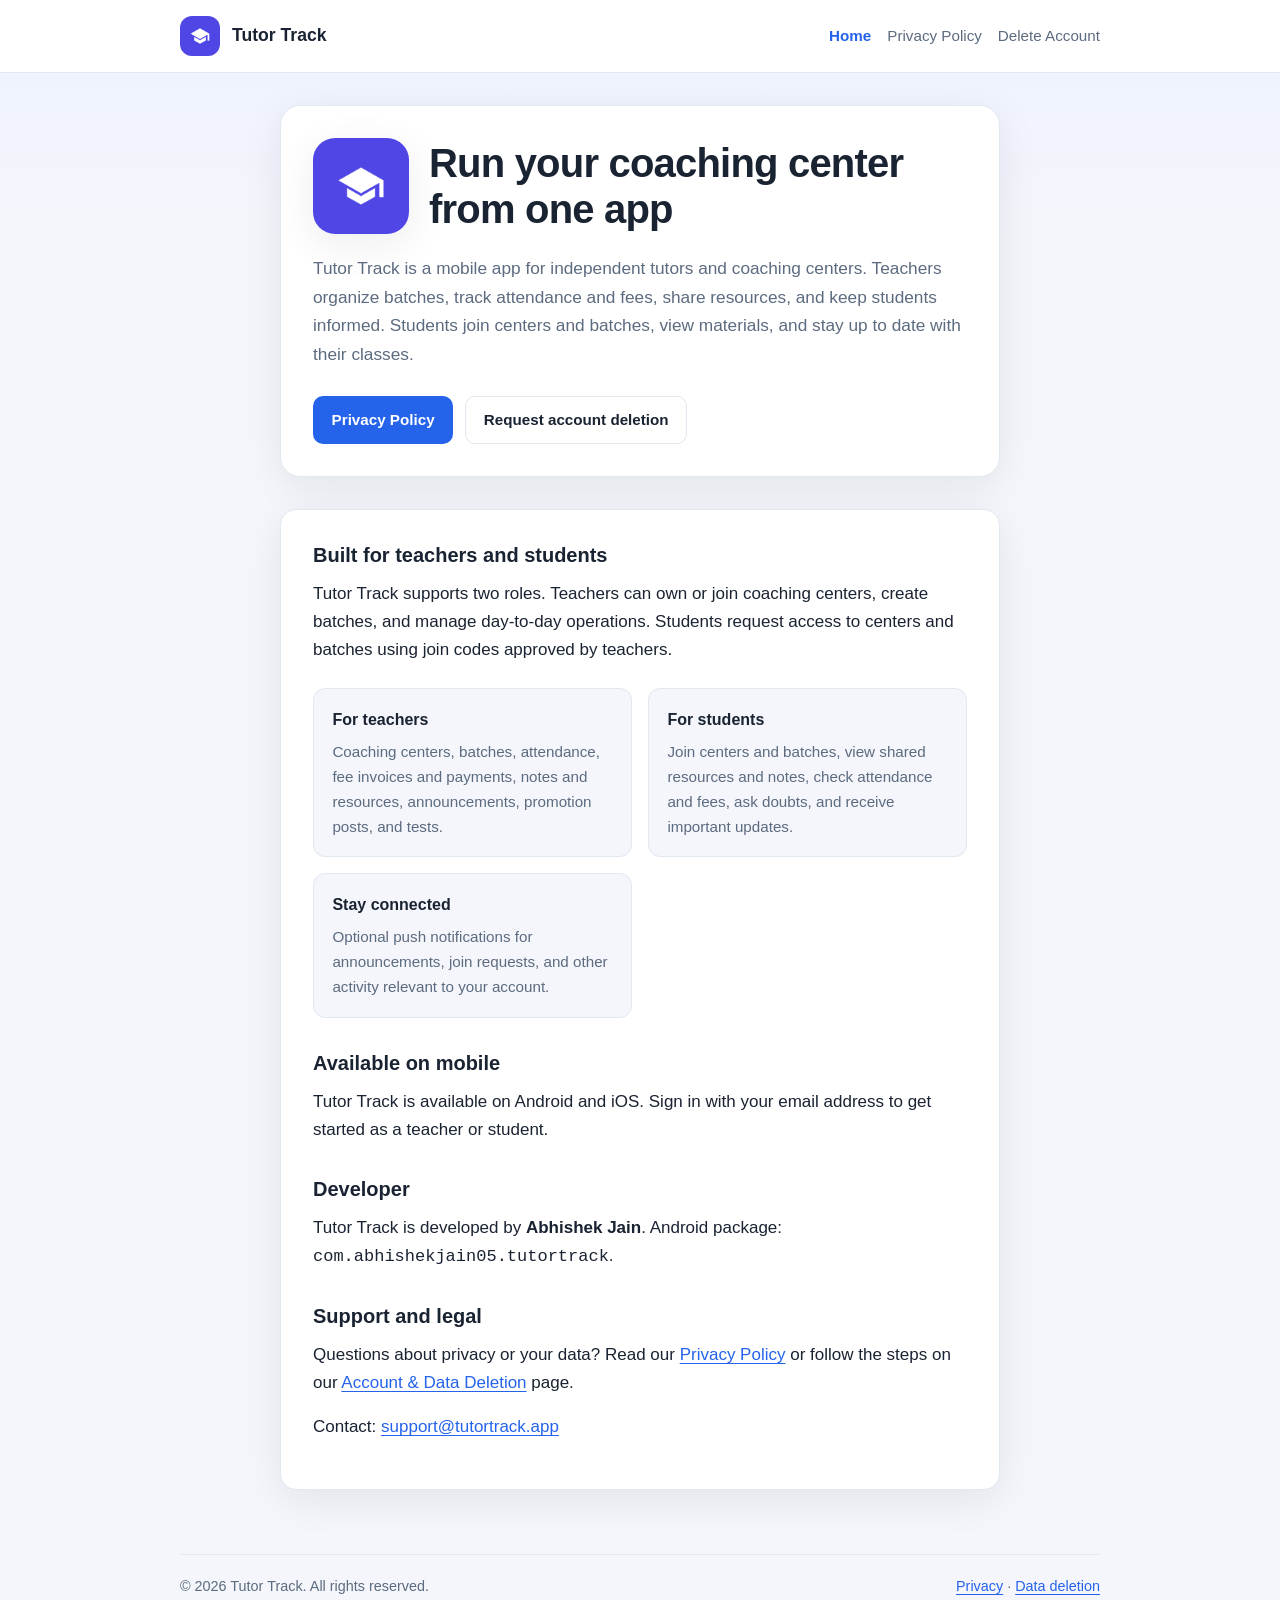
==== index.html @ 5b025d99 "added static pages" ====
<!DOCTYPE html>
<html lang="en">
  <head>
    <meta charset="utf-8" />
    <meta name="viewport" content="width=device-width, initial-scale=1" />
    <meta
      name="description"
      content="Tutor Track helps independent tutors and coaching centers manage batches, attendance, fees, resources, and student communication."
    />
    <title>Tutor Track — Coaching center management app</title>
    <link rel="icon" href="assets/icon.png" type="image/png" />
    <link rel="stylesheet" href="css/site.css" />
  </head>
  <body>
    <header class="site-header">
      <div class="site-header-inner">
        <a class="brand" href="./">
          <img
            class="brand-icon"
            src="assets/icon.png"
            alt=""
            width="40"
            height="40"
          />
          <span>Tutor Track</span>
        </a>
        <nav class="site-nav" aria-label="Site">
          <a href="./" aria-current="page">Home</a>
          <a href="privacy-policy/">Privacy Policy</a>
          <a href="data-deletion/">Delete Account</a>
        </nav>
      </div>
    </header>

    <main>
      <section class="hero">
        <div class="hero-intro">
          <img
            class="app-icon"
            src="assets/icon.png"
            alt="Tutor Track app icon"
            width="96"
            height="96"
          />
          <div>
            <h1>Run your coaching center from one app</h1>
          </div>
        </div>
        <p class="hero-lead">
          Tutor Track is a mobile app for independent tutors and coaching
          centers. Teachers organize batches, track attendance and fees, share
          resources, and keep students informed. Students join centers and
          batches, view materials, and stay up to date with their classes.
        </p>
        <div class="cta-row">
          <a class="button button-primary" href="privacy-policy/">
            Privacy Policy
          </a>
          <a class="button button-secondary" href="data-deletion/">
            Request account deletion
          </a>
        </div>
      </section>

      <section class="content-card">
        <h2>Built for teachers and students</h2>
        <p>
          Tutor Track supports two roles. Teachers can own or join coaching
          centers, create batches, and manage day-to-day operations. Students
          request access to centers and batches using join codes approved by
          teachers.
        </p>

        <div class="feature-grid">
          <article class="feature">
            <h3>For teachers</h3>
            <p>
              Coaching centers, batches, attendance, fee invoices and payments,
              notes and resources, announcements, promotion posts, and tests.
            </p>
          </article>
          <article class="feature">
            <h3>For students</h3>
            <p>
              Join centers and batches, view shared resources and notes, check
              attendance and fees, ask doubts, and receive important updates.
            </p>
          </article>
          <article class="feature">
            <h3>Stay connected</h3>
            <p>
              Optional push notifications for announcements, join requests, and
              other activity relevant to your account.
            </p>
          </article>
        </div>

        <h2>Available on mobile</h2>
        <p>
          Tutor Track is available on Android and iOS. Sign in with your email
          address to get started as a teacher or student.
        </p>

        <h2>Developer</h2>
        <p>
          Tutor Track is developed by <strong>Abhishek Jain</strong>.
          Android package:
          <code>com.abhishekjain05.tutortrack</code>.
        </p>

        <h2>Support and legal</h2>
        <p>
          Questions about privacy or your data? Read our
          <a href="privacy-policy/">Privacy Policy</a> or follow the steps on
          our <a href="data-deletion/">Account &amp; Data Deletion</a> page.
        </p>
        <p>
          Contact:
          <a href="mailto:support@tutortrack.app">support@tutortrack.app</a>
        </p>
      </section>
    </main>

    <footer class="site-footer">
      <div class="site-footer-inner">
        <span>&copy; 2026 Tutor Track. All rights reserved.</span>
        <span>
          <a href="privacy-policy/">Privacy</a>
          &middot;
          <a href="data-deletion/">Data deletion</a>
        </span>
      </div>
    </footer>
  </body>
</html>
---- css/site.css ----
:root {
  --bg: #f4f6fb;
  --surface: #ffffff;
  --text: #1a2332;
  --muted: #5c6b7f;
  --accent: #2563eb;
  --accent-dark: #1d4ed8;
  --accent-soft: #dbeafe;
  --border: #e2e8f0;
  --success: #059669;
  --shadow: 0 10px 40px rgba(15, 23, 42, 0.08);
  --radius: 16px;
  --max-width: 760px;
}

*,
*::before,
*::after {
  box-sizing: border-box;
}

html {
  scroll-behavior: smooth;
}

body {
  margin: 0;
  font-family: -apple-system, BlinkMacSystemFont, "Segoe UI", Roboto, Helvetica,
    Arial, sans-serif;
  font-size: 17px;
  line-height: 1.65;
  color: var(--text);
  background: linear-gradient(180deg, #eef2ff 0%, var(--bg) 240px);
  min-height: 100vh;
}

a {
  color: var(--accent);
  text-decoration-thickness: 1px;
  text-underline-offset: 3px;
}

a:hover {
  color: var(--accent-dark);
}

.site-header {
  background: var(--surface);
  border-bottom: 1px solid var(--border);
  position: sticky;
  top: 0;
  z-index: 10;
  backdrop-filter: blur(8px);
}

.site-header-inner {
  max-width: 960px;
  margin: 0 auto;
  padding: 1rem 1.25rem;
  display: flex;
  align-items: center;
  justify-content: space-between;
  gap: 1rem;
  flex-wrap: wrap;
}

.brand {
  display: flex;
  align-items: center;
  gap: 0.75rem;
  text-decoration: none;
  color: var(--text);
  font-weight: 700;
  font-size: 1.1rem;
}

.brand-icon,
.brand-mark {
  width: 40px;
  height: 40px;
  border-radius: 12px;
  flex-shrink: 0;
}

.brand-mark {
  background: linear-gradient(135deg, #2563eb, #7c3aed);
  display: grid;
  place-items: center;
  color: #fff;
  font-weight: 800;
  font-size: 1rem;
}

.hero-intro {
  display: flex;
  align-items: center;
  gap: 1.25rem;
  margin-bottom: 1.25rem;
}

.app-icon {
  width: 96px;
  height: 96px;
  border-radius: 22px;
  box-shadow: var(--shadow);
  flex-shrink: 0;
}

.site-nav {
  display: flex;
  gap: 0.35rem 1rem;
  flex-wrap: wrap;
}

.site-nav a {
  color: var(--muted);
  text-decoration: none;
  font-size: 0.95rem;
  padding: 0.35rem 0;
}

.site-nav a[aria-current="page"] {
  color: var(--accent);
  font-weight: 600;
}

main {
  max-width: var(--max-width);
  margin: 0 auto;
  padding: 2rem 1.25rem 4rem;
}

.hero {
  background: var(--surface);
  border: 1px solid var(--border);
  border-radius: calc(var(--radius) + 4px);
  box-shadow: var(--shadow);
  padding: 2rem;
  margin-bottom: 2rem;
}

.hero h1 {
  margin: 0 0 0.75rem;
  font-size: clamp(1.85rem, 4vw, 2.5rem);
  line-height: 1.15;
  letter-spacing: -0.02em;
}

.hero-intro h1 {
  margin: 0;
}

.hero-lead {
  margin: 0;
  color: var(--muted);
  font-size: 1.08rem;
}

.content-card {
  background: var(--surface);
  border: 1px solid var(--border);
  border-radius: var(--radius);
  box-shadow: var(--shadow);
  padding: 2rem;
}

.content-card h1 {
  margin: 0 0 0.5rem;
  font-size: clamp(1.6rem, 3.5vw, 2.1rem);
  line-height: 1.2;
  letter-spacing: -0.02em;
}

.meta-line {
  color: var(--muted);
  font-size: 0.92rem;
  margin: 0 0 1.75rem;
}

h2 {
  margin: 2rem 0 0.75rem;
  font-size: 1.25rem;
  line-height: 1.3;
}

h2:first-of-type {
  margin-top: 0;
}

h3 {
  margin: 1.25rem 0 0.5rem;
  font-size: 1.05rem;
}

p,
ul,
ol {
  margin: 0 0 1rem;
}

ul,
ol {
  padding-left: 1.35rem;
}

li {
  margin-bottom: 0.35rem;
}

.feature-grid {
  display: grid;
  grid-template-columns: repeat(auto-fit, minmax(220px, 1fr));
  gap: 1rem;
  margin: 1.5rem 0 0;
}

.feature {
  background: var(--bg);
  border: 1px solid var(--border);
  border-radius: 12px;
  padding: 1.1rem 1.15rem;
}

.feature h3 {
  margin: 0 0 0.35rem;
  font-size: 1rem;
}

.feature p {
  margin: 0;
  color: var(--muted);
  font-size: 0.95rem;
}

.cta-row {
  display: flex;
  flex-wrap: wrap;
  gap: 0.75rem;
  margin-top: 1.75rem;
}

.button {
  display: inline-flex;
  align-items: center;
  justify-content: center;
  padding: 0.65rem 1.1rem;
  border-radius: 10px;
  font-weight: 600;
  font-size: 0.95rem;
  text-decoration: none;
  border: 1px solid transparent;
}

.button-primary {
  background: var(--accent);
  color: #fff;
}

.button-primary:hover {
  background: var(--accent-dark);
  color: #fff;
}

.button-secondary {
  background: var(--surface);
  color: var(--text);
  border-color: var(--border);
}

.button-secondary:hover {
  border-color: var(--accent);
  color: var(--accent);
}

.callout {
  background: var(--accent-soft);
  border: 1px solid #bfdbfe;
  border-radius: 12px;
  padding: 1.15rem 1.25rem;
  margin: 1.5rem 0;
}

.callout-warning {
  background: #fff7ed;
  border-color: #fed7aa;
}

.callout strong {
  display: block;
  margin-bottom: 0.35rem;
}

.steps {
  counter-reset: step;
  list-style: none;
  padding: 0;
  margin: 1rem 0 1.5rem;
}

.steps li {
  counter-increment: step;
  position: relative;
  padding: 0 0 1.25rem 3rem;
  margin: 0;
  border-left: 2px solid var(--border);
  margin-left: 1rem;
}

.steps li:last-child {
  border-left-color: transparent;
  padding-bottom: 0;
}

.steps li::before {
  content: counter(step);
  position: absolute;
  left: -1rem;
  top: 0;
  width: 2rem;
  height: 2rem;
  border-radius: 999px;
  background: var(--accent);
  color: #fff;
  font-weight: 700;
  font-size: 0.9rem;
  display: grid;
  place-items: center;
}

.data-table {
  width: 100%;
  border-collapse: collapse;
  font-size: 0.95rem;
  margin: 1rem 0 1.5rem;
}

.data-table th,
.data-table td {
  border: 1px solid var(--border);
  padding: 0.75rem 0.85rem;
  text-align: left;
  vertical-align: top;
}

.data-table th {
  background: var(--bg);
  font-weight: 600;
}

.site-footer {
  max-width: 960px;
  margin: 0 auto;
  padding: 0 1.25rem 2.5rem;
  color: var(--muted);
  font-size: 0.9rem;
}

.site-footer-inner {
  border-top: 1px solid var(--border);
  padding-top: 1.25rem;
  display: flex;
  flex-wrap: wrap;
  gap: 0.5rem 1.5rem;
  justify-content: space-between;
}

@media (max-width: 640px) {
  .hero,
  .content-card {
    padding: 1.35rem;
  }

  .hero-intro {
    flex-direction: column;
    align-items: flex-start;
  }

  .steps li {
    padding-left: 2.5rem;
  }
}
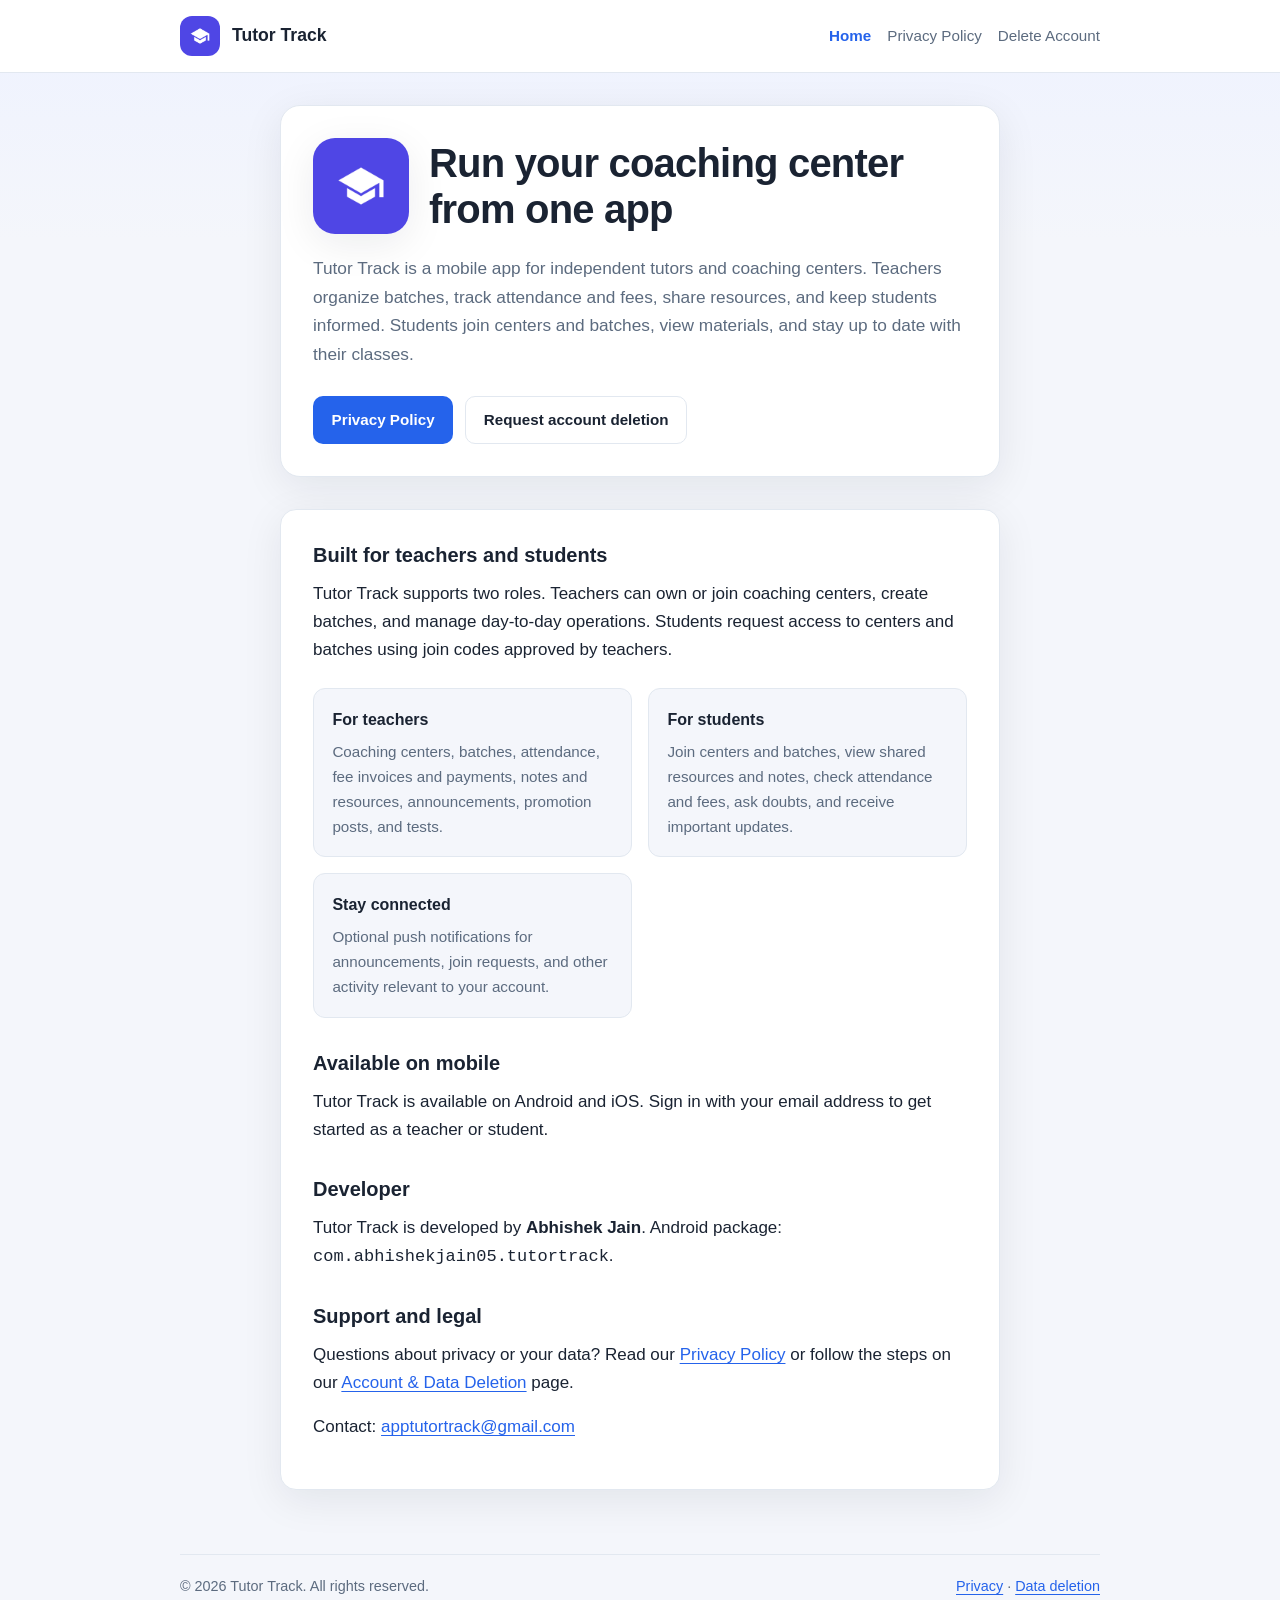
==== commit 3b66f7e3: "added static pages" ====
--- a/index.html
+++ b/index.html
@@ -116,7 +116,7 @@
         </p>
         <p>
           Contact:
-          <a href="mailto:support@tutortrack.app">support@tutortrack.app</a>
+          <a href="mailto:apptutortrack@gmail.com">apptutortrack@gmail.com</a>
         </p>
       </section>
     </main>
